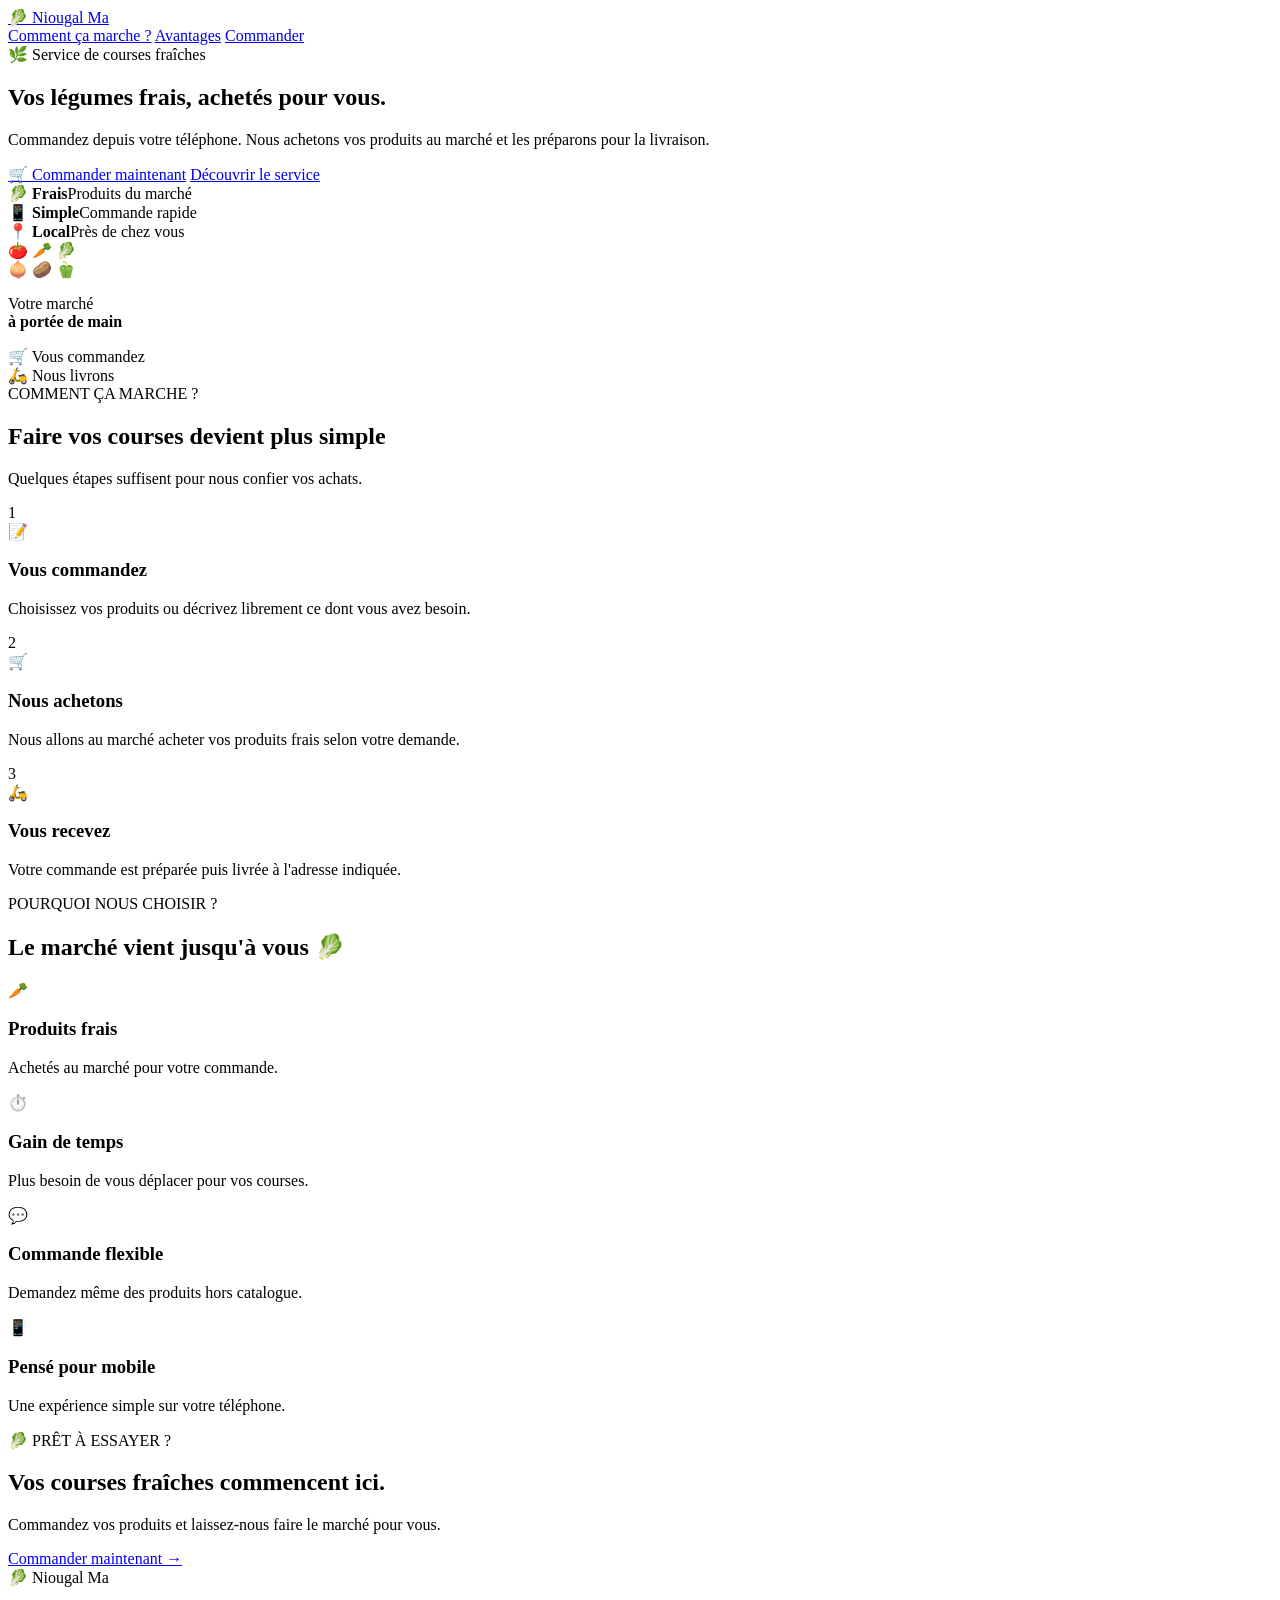
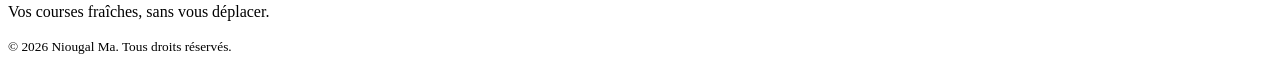
==== index.html @ fea4ff17 "Créer la page d'accueil Niougal Ma" ====
<!DOCTYPE html>
<html lang="fr">
<head>
  <meta charset="UTF-8" />
  <meta name="viewport" content="width=device-width, initial-scale=1.0" />
  <meta name="theme-color" content="#2f7d32" />
  <title>Niougal Ma | Vos courses fraîches sans vous déplacer</title>
  <link rel="stylesheet" href="style.css" />
</head>
<body>
  <header class="header">
    <a href="#" class="logo">🥬 <span>Niougal Ma</span></a>
    <nav>
      <a href="#comment-ca-marche">Comment ça marche ?</a>
      <a href="#avantages">Avantages</a>
      <a class="btn btn-small" href="#commander">Commander</a>
    </nav>
  </header>

  <main>
    <section class="hero">
      <div class="hero-content">
        <span class="badge">🌿 Service de courses fraîches</span>
        <h1>Vos légumes frais, <span>achetés pour vous.</span></h1>
        <p>Commandez depuis votre téléphone. Nous achetons vos produits au marché et les préparons pour la livraison.</p>
        <div class="hero-actions" id="commander">
          <a class="btn btn-primary" href="#comment-ca-marche">🛒 Commander maintenant</a>
          <a class="btn btn-secondary" href="#avantages">Découvrir le service</a>
        </div>
        <div class="trust">
          <div><strong>🥬 Frais</strong><span>Produits du marché</span></div>
          <div><strong>📱 Simple</strong><span>Commande rapide</span></div>
          <div><strong>📍 Local</strong><span>Près de chez vous</span></div>
        </div>
      </div>
      <div class="hero-visual">
        <div class="circle"></div>
        <div class="market-card">
          <div class="vegetables">🍅 🥕 🥬<br>🧅 🥔 🫑</div>
          <p>Votre marché<br><strong>à portée de main</strong></p>
        </div>
        <div class="floating-card card-one">🛒 <span>Vous commandez</span></div>
        <div class="floating-card card-two">🛵 <span>Nous livrons</span></div>
      </div>
    </section>

    <section class="steps" id="comment-ca-marche">
      <div class="section-title">
        <span>COMMENT ÇA MARCHE ?</span>
        <h2>Faire vos courses devient plus simple</h2>
        <p>Quelques étapes suffisent pour nous confier vos achats.</p>
      </div>
      <div class="step-grid">
        <article><div class="step-number">1</div><div class="step-icon">📝</div><h3>Vous commandez</h3><p>Choisissez vos produits ou décrivez librement ce dont vous avez besoin.</p></article>
        <article><div class="step-number">2</div><div class="step-icon">🛒</div><h3>Nous achetons</h3><p>Nous allons au marché acheter vos produits frais selon votre demande.</p></article>
        <article><div class="step-number">3</div><div class="step-icon">🛵</div><h3>Vous recevez</h3><p>Votre commande est préparée puis livrée à l'adresse indiquée.</p></article>
      </div>
    </section>

    <section class="advantages" id="avantages">
      <div>
        <span class="eyebrow">POURQUOI NOUS CHOISIR ?</span>
        <h2>Le marché vient jusqu'à vous 🥬</h2>
      </div>
      <div class="advantage-grid">
        <article>🥕<h3>Produits frais</h3><p>Achetés au marché pour votre commande.</p></article>
        <article>⏱️<h3>Gain de temps</h3><p>Plus besoin de vous déplacer pour vos courses.</p></article>
        <article>💬<h3>Commande flexible</h3><p>Demandez même des produits hors catalogue.</p></article>
        <article>📱<h3>Pensé pour mobile</h3><p>Une expérience simple sur votre téléphone.</p></article>
      </div>
    </section>

    <section class="cta">
      <div>
        <span>🥬 PRÊT À ESSAYER ?</span>
        <h2>Vos courses fraîches commencent ici.</h2>
        <p>Commandez vos produits et laissez-nous faire le marché pour vous.</p>
      </div>
      <a class="btn btn-light" href="#commander">Commander maintenant →</a>
    </section>
  </main>

  <footer>
    <div class="logo">🥬 <span>Niougal Ma</span></div>
    <p>Vos courses fraîches, sans vous déplacer.</p>
    <small>© 2026 Niougal Ma. Tous droits réservés.</small>
  </footer>
</body>
</html>
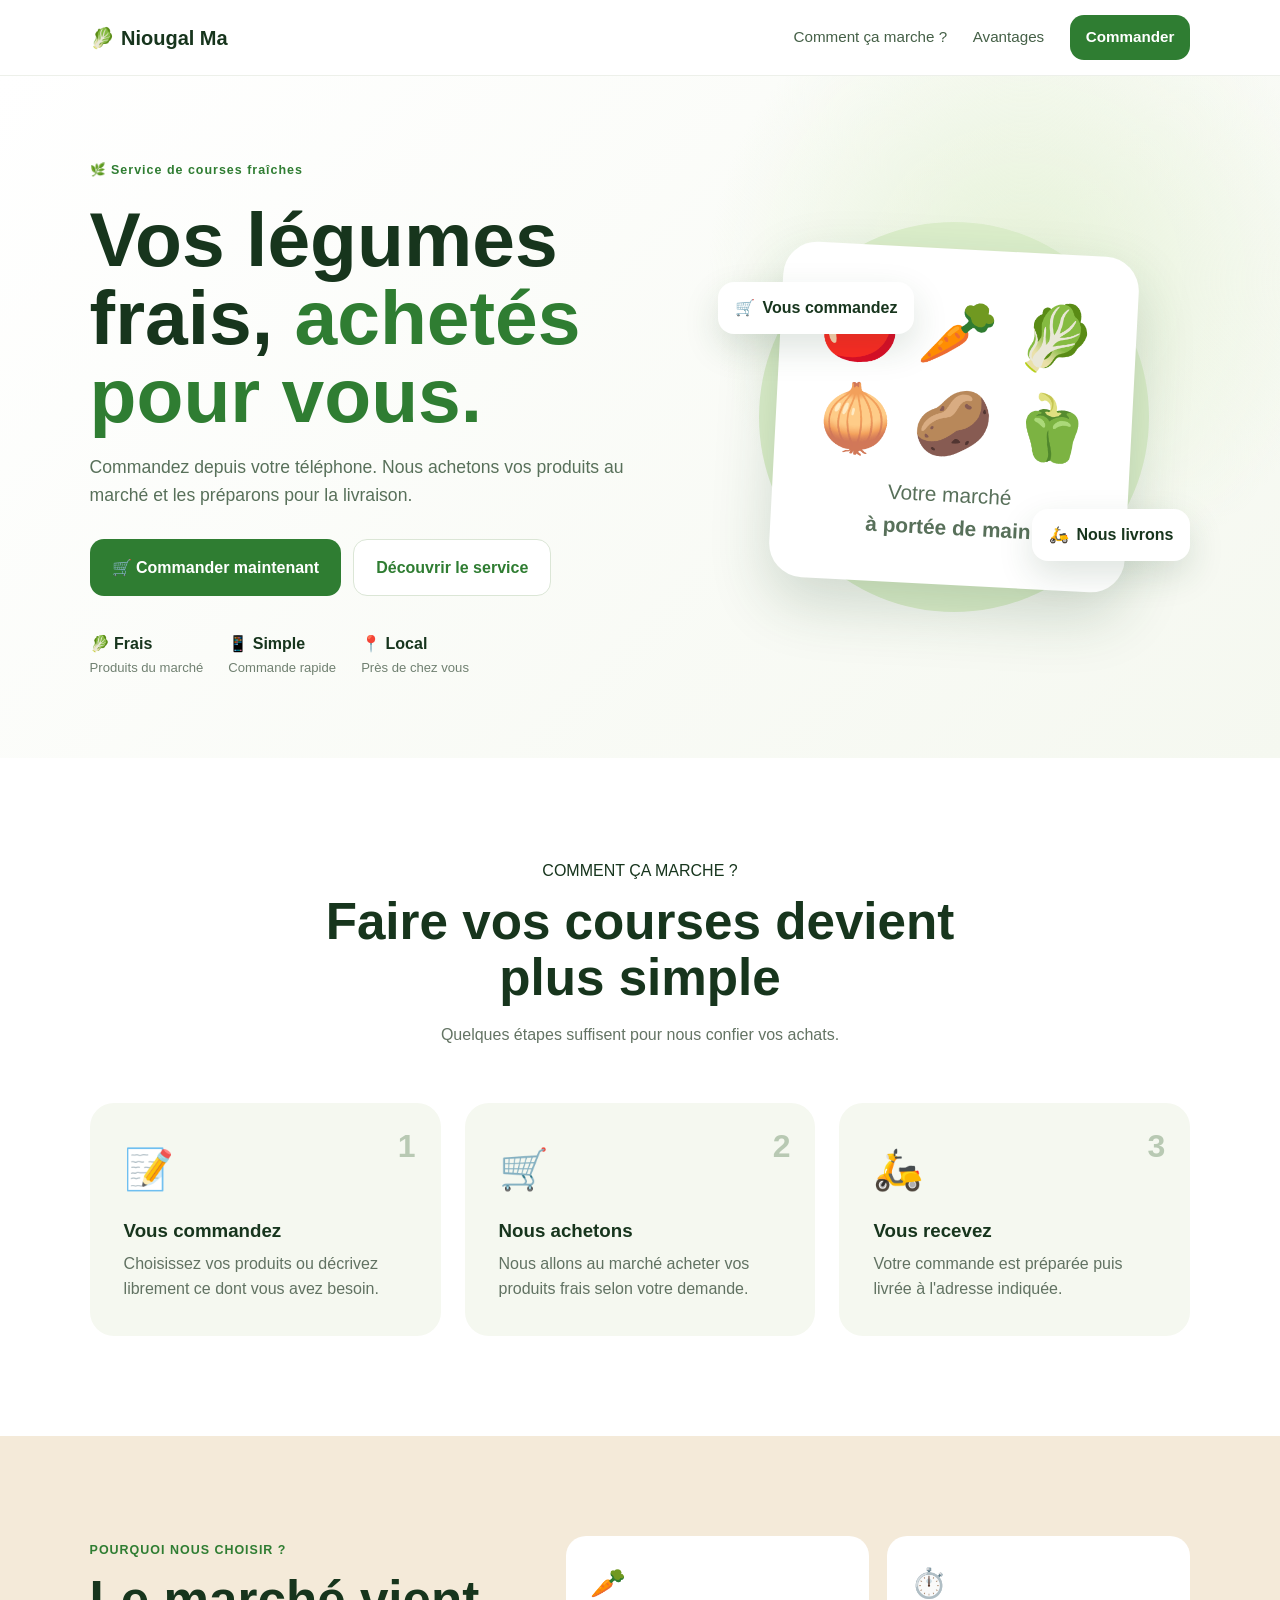
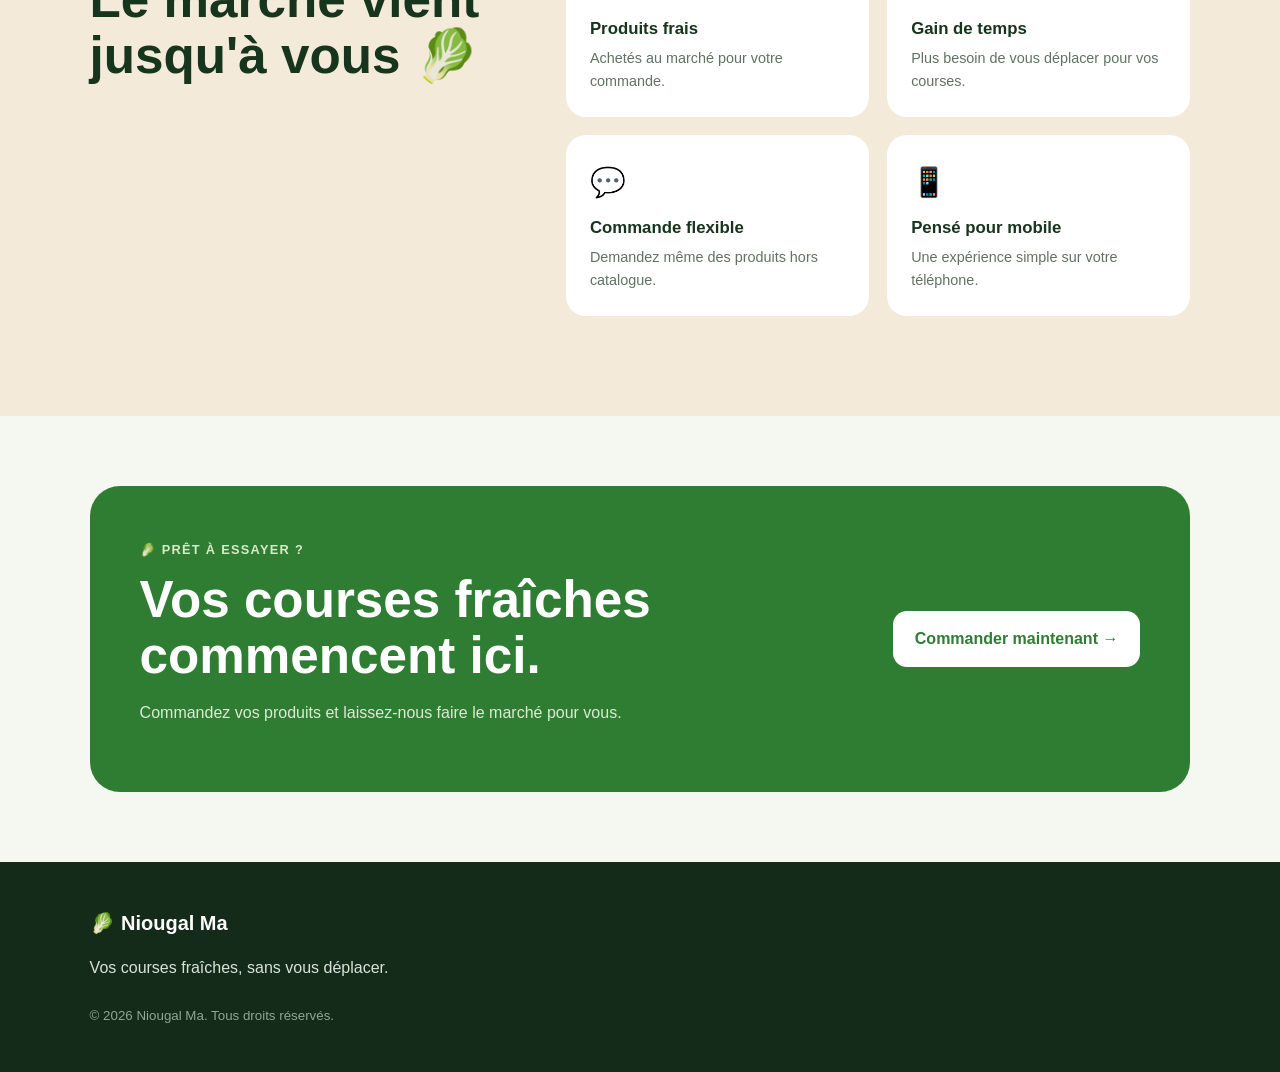
==== commit 85af65e5: "Relier l'accueil au catalogue" ====
--- a/index.html
+++ b/index.html
@@ -24,7 +24,7 @@
         <h1>Vos légumes frais, <span>achetés pour vous.</span></h1>
         <p>Commandez depuis votre téléphone. Nous achetons vos produits au marché et les préparons pour la livraison.</p>
         <div class="hero-actions" id="commander">
-          <a class="btn btn-primary" href="#comment-ca-marche">🛒 Commander maintenant</a>
+          <a class="btn btn-primary" href="catalogue.html">🛒 Commander maintenant</a>
           <a class="btn btn-secondary" href="#avantages">Découvrir le service</a>
         </div>
         <div class="trust">
@@ -76,7 +76,7 @@
         <h2>Vos courses fraîches commencent ici.</h2>
         <p>Commandez vos produits et laissez-nous faire le marché pour vous.</p>
       </div>
-      <a class="btn btn-light" href="#commander">Commander maintenant →</a>
+      <a class="btn btn-light" href="catalogue.html">Commander maintenant →</a>
     </section>
   </main>
 
--- a/style.css
+++ b/style.css
@@ -0,0 +1 @@
+:root{--green:#2f7d32;--dark:#17351d;--light:#f5f8f0;--earth:#f4ead9;--orange:#ef8d28;--white:#fff}*{box-sizing:border-box}html{scroll-behavior:smooth}body{margin:0;font-family:Inter,Arial,sans-serif;color:var(--dark);background:var(--light);line-height:1.6}.header{height:76px;padding:0 7%;display:flex;align-items:center;justify-content:space-between;background:#fff;position:sticky;top:0;z-index:10;border-bottom:1px solid #edf0ea}.logo{font-size:1.25rem;font-weight:800;text-decoration:none;color:var(--dark);display:flex;gap:.4rem;align-items:center}.header nav{display:flex;align-items:center;gap:1.6rem}.header nav a{color:#456047;text-decoration:none;font-size:.95rem}.btn{display:inline-flex;align-items:center;justify-content:center;text-decoration:none;border-radius:14px;padding:15px 22px;font-weight:800;transition:.2s}.btn:hover{transform:translateY(-2px)}.btn-small{padding:10px 16px;background:var(--green)!important;color:#fff!important}.hero{min-height:620px;padding:80px 7%;display:grid;grid-template-columns:1.1fr .9fr;gap:50px;align-items:center;overflow:hidden;background:radial-gradient(circle at 80% 30%,#e6f2d8 0,transparent 28%),linear-gradient(135deg,#fff 0%,#f5f8f0 100%)}.badge,.eyebrow{color:var(--green);font-weight:800;letter-spacing:.08em;font-size:.78rem}.hero h1{font-size:clamp(2.8rem,6vw,5.3rem);line-height:1.02;margin:18px 0}.hero h1 span{color:var(--green)}.hero p{font-size:1.1rem;max-width:620px;color:#58705a}.hero-actions{display:flex;gap:12px;flex-wrap:wrap;margin:30px 0}.btn-primary{background:var(--green);color:#fff}.btn-secondary{background:#fff;color:var(--green);border:1px solid #dbe6d6}.trust{display:flex;gap:25px;flex-wrap:wrap;margin-top:35px}.trust div{display:grid}.trust span{font-size:.82rem;color:#708071}.hero-visual{height:450px;position:relative;display:flex;align-items:center;justify-content:center}.circle{position:absolute;width:390px;height:390px;background:#dceecb;border-radius:50%}.market-card{position:relative;z-index:2;background:#fff;border-radius:34px;padding:40px;box-shadow:0 25px 60px #214a2630;text-align:center;transform:rotate(3deg)}.vegetables{font-size:4rem;line-height:1.4}.market-card p{font-size:1.3rem;margin:10px 0 0}.floating-card{position:absolute;z-index:3;background:#fff;border-radius:16px;padding:13px 17px;box-shadow:0 14px 35px #214a2626;font-weight:700;display:flex;gap:8px;align-items:center}.card-one{left:0;top:20%}.card-two{right:0;bottom:18%}.steps{padding:100px 7%;background:#fff}.section-title{text-align:center;max-width:650px;margin:0 auto 55px}.section-title h2,.advantages h2,.cta h2{font-size:clamp(2rem,4vw,3.2rem);line-height:1.1;margin:10px 0}.section-title p{color:#647464}.step-grid{display:grid;grid-template-columns:repeat(3,1fr);gap:24px}.step-grid article{background:var(--light);padding:34px;border-radius:24px;position:relative}.step-number{position:absolute;right:25px;top:18px;color:#b8c9b3;font-size:2rem;font-weight:900}.step-icon{font-size:2.5rem}.step-grid h3{margin:15px 0 5px}.step-grid p,.advantage-grid p{color:#617262;margin:0}.advantages{padding:100px 7%;display:grid;grid-template-columns:.8fr 1.2fr;gap:60px;background:var(--earth)}.advantage-grid{display:grid;grid-template-columns:repeat(2,1fr);gap:18px}.advantage-grid article{background:#fff;padding:24px;border-radius:20px;font-size:1.8rem}.advantage-grid h3{font-size:1.05rem;margin:10px 0 4px}.advantage-grid p{font-size:.9rem}.cta{margin:70px 7%;padding:50px;border-radius:30px;background:var(--green);color:#fff;display:flex;align-items:center;justify-content:space-between;gap:30px}.cta span{font-size:.8rem;font-weight:800;letter-spacing:.1em;color:#d7ebc6}.cta p{color:#dcebd4}.btn-light{background:#fff;color:var(--green);white-space:nowrap}footer{padding:45px 7%;background:#132b18;color:#d9e4d8}footer .logo{color:#fff}footer small{display:block;margin-top:25px;color:#90a792}@media(max-width:800px){.header{padding:0 5%}.header nav a:not(.btn){display:none}.hero{grid-template-columns:1fr;padding:55px 5% 70px}.hero-visual{height:370px}.circle{width:310px;height:310px}.market-card{padding:28px}.vegetables{font-size:3.2rem}.step-grid,.advantages{grid-template-columns:1fr}.advantages{padding:70px 5%;gap:35px}.steps{padding:70px 5%}.cta{margin:45px 5%;padding:35px;display:block}.cta .btn{margin-top:15px;width:100%}.card-one{left:-5px}.card-two{right:-5px}.advantage-grid{grid-template-columns:1fr 1fr}}@media(max-width:420px){.hero h1{font-size:2.8rem}.hero-actions .btn{width:100%}.trust{gap:14px}.advantage-grid{grid-template-columns:1fr}.header nav{gap:0}}
